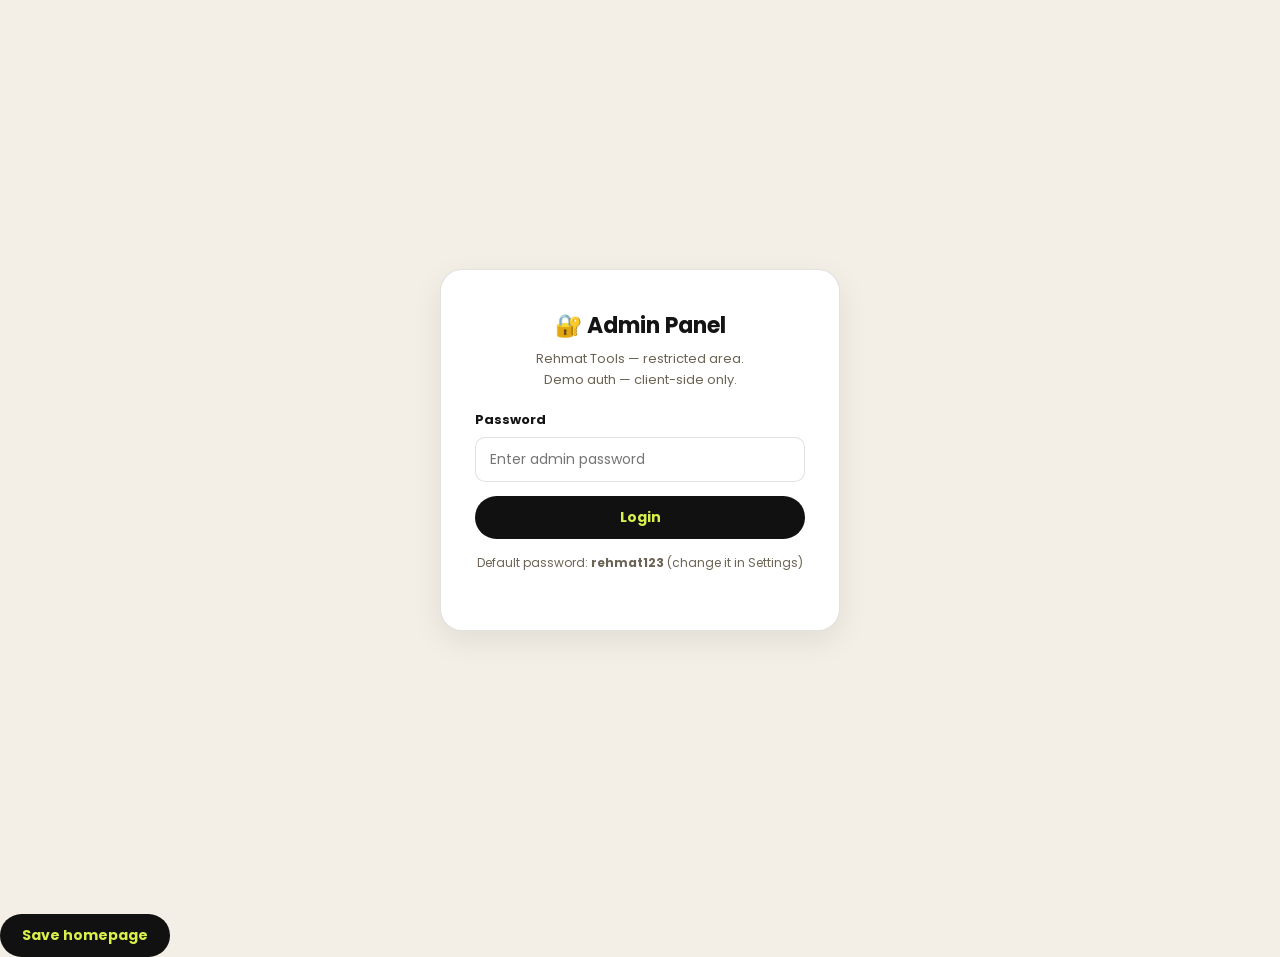
==== admin/index.html @ 6b63ea96 "Deploy: Complete Rehmat Tools e-commerce platform & 1,056 courses vault" ====
<!DOCTYPE html>
<html lang="en">
<head>
<meta charset="UTF-8">
<meta name="viewport" content="width=device-width, initial-scale=1.0">
<title>Admin Panel — Rehmat Tools</title>
<meta name="robots" content="noindex,nofollow">
<link rel="preconnect" href="https://fonts.googleapis.com">
<link rel="preconnect" href="https://fonts.gstatic.com" crossorigin>
<link href="https://fonts.googleapis.com/css2?family=Poppins:wght@400;500;600;700;800&display=swap" rel="stylesheet">
<link rel="stylesheet" href="assets/css/style.css">
</head>
<body class="admin-body">

<!-- LOGIN GATE -->
<div class="login-wrap" id="loginWrap">
  <div class="login-card">
    <h1>🔐 Admin Panel</h1>
    <p>Rehmat Tools — restricted area.<br>Demo auth — client-side only.</p>
    <div class="login-error" id="loginError"></div>
    <form id="loginForm">
      <div class="field">
        <label for="loginPw">Password</label>
        <input type="password" id="loginPw" placeholder="Enter admin password" autocomplete="current-password">
      </div>
      <button class="btn btn-dark" type="submit" style="width:100%">Login</button>
    </form>
    <p style="margin-top:14px;font-size:12px">Default password: <b>rehmat123</b> (change it in Settings)</p>
  </div>
</div>

<!-- ADMIN SHELL -->
<div class="admin-shell" id="adminShell">
  <div class="admin-top">
    <div class="ttl">🛠️ Rehmat Tools <span>Admin</span></div>
    <div>
      <a class="btn btn-outline btn-sm" href="index.html" target="_blank" rel="noopener" style="margin-right:8px">View site</a>
      <button class="btn btn-sm" id="logoutBtn" style="background:#333;color:#fff;border:none">Logout</button>
    </div>
  </div>

  <nav class="tabs">
    <button class="tab active" data-tab="paneDashboard">Dashboard</button>
    <button class="tab" data-tab="paneProducts">Products</button>
    <button class="tab" data-tab="paneBulk">Bulk Import</button>
    <button class="tab" data-tab="paneText">Website Text</button>
    <button class="tab" data-tab="paneHomepage">Homepage</button>
    <button class="tab" data-tab="paneCourses">Courses</button>
    <button class="tab" data-tab="paneReviews">Reviews</button>
    <button class="tab" data-tab="paneProofs">Proofs</button>
    <button class="tab" data-tab="paneCoupons">Coupons</button>
    <button class="tab" data-tab="panePayments">Payments</button>
    <button class="tab" data-tab="paneSettings">Settings</button>
  </nav>

  <!-- DASHBOARD -->
  <section class="tabpane active" id="paneDashboard">
    <div class="stat-grid">
      <div class="stat-card"><div class="lbl">Total Visitors</div><div class="val" id="statVisitors"></div></div>
      <div class="stat-card"><div class="lbl">Online Now</div><div class="val" id="statOnline"></div></div>
      <div class="stat-card"><div class="lbl">Orders</div><div class="val" id="statOrders"></div></div>
      <div class="stat-card"><div class="lbl">Revenue</div><div class="val" id="statRevenue"></div></div>
    </div>
    <div class="note-box">📊 These are <b>demo</b> numbers. Real stats need a backend — connect later.</div>
    <div class="panel-card">
      <h3>Quick actions</h3>
      <div class="btn-row">
        <button class="btn btn-dark btn-sm" onclick="document.querySelector('[data-tab=paneProducts]').click()">Manage products</button>
        <button class="btn btn-outline btn-sm" onclick="document.querySelector('[data-tab=paneBulk]').click()">Bulk import</button>
        <button class="btn btn-outline btn-sm" onclick="document.querySelector('[data-tab=paneCoupons]').click()">Add coupon</button>
      </div>
    </div>
  </section>

  <!-- PRODUCTS -->
  <section class="tabpane" id="paneProducts">
    <div class="panel-card">
      <h3 id="pfTitle">Add product</h3>
      <form id="productForm">
        <div class="form-grid">
          <div class="field"><label>Product name *</label><input id="pfName" placeholder="e.g. ChatGPT Plus"></div>
          <div class="field"><label>Category</label><select id="pfCategory"></select></div>
          <div class="field"><label>Price (PKR)</label><input id="pfPrice" type="number" min="0" placeholder="4100"></div>
          <div class="field"><label>Original price (PKR)</label><input id="pfOrig" type="number" min="0" placeholder="5600"></div>
          <div class="field"><label>Validity</label><input id="pfValidity" placeholder="1 Month"></div>
          <div class="field"><label>Stock</label><input id="pfStock" type="number" min="0" placeholder="20"></div>
          <div class="field"><label>Sold count <span style="font-weight:400;color:#8a8271">(real sales only)</span></label><input id="pfSold" type="number" min="0" placeholder="0"></div>
          <div class="field"><label><input id="pfTrial" type="checkbox" style="width:auto;margin-right:6px">🎁 Free Trial enabled</label></div>
          <div class="field"><label><input id="pfBest" type="checkbox" style="width:auto;margin-right:6px">🔥 Best Seller badge</label></div>
          <div class="field"><label><input id="pfStarting" type="checkbox" style="width:auto;margin-right:6px">💲 STARTING AT price (multiple packages)</label></div>
          <div class="field"><label>Access type</label><input id="pfAccess" placeholder="e.g. Private Account / Shared Access / On Your Email"></div>
          <div class="field"><label>Warranty line</label><input id="pfWarranty" placeholder="e.g. Warranty Included"></div>
          <div class="field full"><label>Features (one per line)</label><textarea id="pfFeatures" placeholder="Premium access&#10;Delivered on WhatsApp after payment"></textarea></div>
          <div class="field full"><label>About (2–3 lines)</label><textarea id="pfAbout" placeholder="Short description of the product…"></textarea></div>
          <div class="field"><label>Image upload (PNG/JPG)</label><input id="pfImgFile" type="file" accept="image/*"><div id="pfImgPreview"></div></div>
          <div class="field"><label>…or image URL / path</label><input id="pfImgUrl" placeholder="assets/img/posters/poster-chatgpt.webp"><div class="hint">Upload wins over URL. Images live in assets/img/posters/.</div></div>
        </div>
        <div class="btn-row">
          <button class="btn btn-dark" type="submit" id="pfSubmit">Add product</button>
          <button class="btn btn-outline" type="button" id="pfCancel">Cancel</button>
        </div>
      </form>
    </div>
    <div class="panel-card">
      <h3>All products</h3>
      <div style="overflow-x:auto">
      <table class="admin-tbl">
        <thead><tr><th></th><th>Name</th><th>Category</th><th>Price</th><th>Stock</th><th>Actions</th></tr></thead>
        <tbody id="productRows"></tbody>
      </table>
      </div>
    </div>
  </section>

  <!-- BULK IMPORT -->
  <section class="tabpane" id="paneBulk">
    <div class="panel-card">
      <h3>Bulk import — one click</h3>
      <p style="font-size:13.5px;color:#6b6455;margin-bottom:14px">
        Upload a CSV with columns: <b>name, category, price, original_price, validity, stock, features, about, image_url</b>.
        Separate multiple features with <b>|</b>. Download the template, fill 50–200 rows, import.
      </p>
      <div class="btn-row">
        <button class="btn btn-outline" id="dlTemplate">⬇ Download CSV template</button>
      </div>
      <div class="field" style="margin-top:16px;max-width:440px">
        <label>CSV file</label>
        <input type="file" id="bulkFile" accept=".csv,text/csv">
      </div>
      <div class="btn-row">
        <button class="btn btn-dark" id="bulkImportBtn">⬆ Import products</button>
      </div>
    </div>
  </section>

  <!-- WEBSITE TEXT -->
  <section class="tabpane" id="paneText">
    <div class="panel-card">
      <h3>Website text</h3>
      <form id="textForm"></form>
      <div class="btn-row"><button class="btn btn-dark" type="submit" form="textForm">Save all</button></div>
    </div>
  </section>

  <!-- HOMEPAGE -->
  <section class="tabpane" id="paneHomepage">
    <div class="panel-card">
      <h3>Hero — trust chips &amp; stats</h3>
      <div class="field"><label>Hero trust chips (one per line)</label><textarea id="hpChips" rows="3" placeholder="⚡ 45 Min Delivery&#10;🛡️ Warranty Included"></textarea></div>
      <div class="form-grid" id="hpStats"></div>
    </div>
    <div class="panel-card">
      <h3>Featured deal</h3>
      <div class="form-grid">
        <div class="field"><label>&nbsp;</label><label class="toggle"><input type="checkbox" id="hpDealOn"> Show featured deal</label></div>
        <div class="field"><label>Product</label><select id="hpDealProduct"></select></div>
        <div class="field"><label>Deal title</label><input id="hpDealTitle" placeholder="🔥 Featured Deal"></div>
        <div class="field"><label>Badge</label><input id="hpDealBadge" placeholder="Admin Verified Deal"></div>
        <div class="field full"><label>Deal points (one per line)</label><textarea id="hpDealPoints" rows="3"></textarea></div>
      </div>
    </div>
    <div class="panel-card">
      <h3>Trust bar &amp; popular searches</h3>
      <div class="field"><label><input id="hpTrustOn" type="checkbox" style="width:auto;margin-right:6px"> Show trust bar</label></div>
      <div class="field"><label>Trust bar text</label><input id="hpTrustBar"></div>
      <div class="field"><label>Popular searches (one per line)</label><textarea id="hpPop" rows="3"></textarea></div>
    </div>
    <div class="panel-card">
      <h3>Feature cards (Everything Included)</h3>
      <div id="hpFeatures"></div>
    </div>
    <div class="panel-card">
      <h3>FAQ</h3>
      <div id="hpFaqs"></div>
      <div class="btn-row"><button class="btn btn-outline btn-sm" id="hpFaqAdd" type="button">+ Add question</button></div>
    </div>
    <div class="panel-card">
      <h3>Final CTA &amp; footer</h3>
      <div class="form-grid">
        <div class="field"><label>CTA title</label><input id="hpCtaTitle"></div>
        <div class="field"><label>CTA text</label><input id="hpCtaText"></div>
        <div class="field full"><label>Footer about text</label><textarea id="hpFooterAbout" rows="2"></textarea></div>
        <div class="field full"><label>Footer trust strip</label><input id="hpFooterTrust"></div>
        <div class="field full"><label>How to purchase — 3 steps (title | text, one per line)</label><textarea id="hpHowSteps" rows="6"></textarea></div>
        <div class="field"><label>Support email (shown in footer)</label><input id="hpSupportEmail" placeholder="e.g. support@rehmattools.store"></div>
        <div class="field full"><label>Refund &amp; warranty notice (footer)</label><textarea id="hpRefundNotice" rows="2"></textarea></div>
        <div class="field"><label>&nbsp;</label><label class="toggle"><input type="checkbox" id="hpCouponWidget"> Show floating coupon widget</label></div>
      </div>
    </div>
    <div class="panel-card">
      <h3>Policies (footer links)</h3>
      <div id="hpPolicies"></div>
      </div>
    </div>
    <div class="btn-row"><button class="btn btn-dark" id="hpSave">Save homepage</button></div>
  </section>

  <!-- COURSES -->
  <section class="tabpane" id="paneCourses">
    <div class="panel-card">
      <h3 id="cfTitle">Add course</h3>
      <form id="courseForm">
        <div class="form-grid">
          <div class="field"><label>Course name *</label><input id="cfName" placeholder="e.g. YouTube Automation"></div>
          <div class="field"><label>Category</label><input id="cfCategory" placeholder="e.g. YouTube Automation"></div>
          <div class="field"><label>Price (PKR)</label><input id="cfPrice" type="number" min="0" placeholder="3000"></div>
          <div class="field"><label>Original price (PKR, optional)</label><input id="cfOrig" type="number" min="0" placeholder="10000"></div>
          <div class="field"><label>Validity</label><input id="cfValidity" placeholder="Lifetime Access"></div>
          <div class="field"><label>Image URL / path</label><input id="cfImg" placeholder="assets/img/posters/poster-youtube.webp"></div>
          <div class="field full"><label>Features (one per line)</label><textarea id="cfFeatures" placeholder="Complete step-by-step course&#10;Lifetime access"></textarea></div>
          <div class="field full"><label>About (2–3 lines)</label><textarea id="cfAbout" placeholder="Short description of the course…"></textarea></div>
        </div>
        <div class="btn-row">
          <button class="btn btn-dark" type="submit" id="cfSubmit">Add course</button>
          <button class="btn btn-outline" type="button" id="cfCancel">Cancel</button>
        </div>
      </form>
    </div>
    <div class="panel-card">
      <h3>All courses</h3>
      <div style="overflow-x:auto">
      <table class="admin-tbl">
        <thead><tr><th>Name</th><th>Price</th><th>Validity</th><th>Actions</th></tr></thead>
        <tbody id="courseRows"></tbody>
      </table>
      </div>
    </div>
  </section>

  <!-- COUPONS -->
  <!-- Reviews -->
  <section class="tabpane" id="paneReviews">
    <div class="panel-card">
      <h3>Customer Reviews</h3>
      <p style="font-size:13px;color:#6b6455;margin-bottom:12px">Reviews submitted from the site appear here first as <b>pending</b> — approve only genuine ones. Approved reviews show on the homepage; pending ones stay hidden.</p>
      <table class="admin-tbl">
        <thead><tr><th>Name</th><th>Product</th><th>Rating</th><th>Review</th><th>Status</th><th></th></tr></thead>
        <tbody id="reviewRows"></tbody>
      </table>
    </div>
  </section>

  <!-- Proofs -->
  <section class="tabpane" id="paneProofs">
    <div class="panel-card">
      <h3>WhatsApp Delivery Proofs</h3>
      <p style="font-size:13px;color:#6b6455;margin-bottom:12px">Upload real delivery/activation screenshots. <b>Redact customer phone numbers, emails and bank IDs before uploading.</b></p>
      <form id="proofForm">
        <div class="form-grid">
          <div class="field"><label>Screenshot *</label><input id="pfProofFile" type="file" accept="image/*"></div>
          <div class="field"><label>Caption</label><input id="pfProofCaption" placeholder="e.g. ChatGPT Plus delivered on WhatsApp"></div>
        </div>
        <div class="btn-row"><button class="btn btn-dark" type="submit">Upload Proof</button></div>
      </form>
      <div class="proofs-grid" id="proofRows" style="margin-top:16px"></div>
    </div>
  </section>

  <section class="tabpane" id="paneCoupons">
    <div class="panel-card">
      <h3>Add coupon</h3>
      <form id="couponForm">
        <div class="form-grid">
          <div class="field"><label>Code</label><input id="cpCode" placeholder="EID10" style="text-transform:uppercase"></div>
          <div class="field"><label>Percent off (1–99)</label><input id="cpPct" type="number" min="1" max="99" placeholder="10"></div>
          <div class="field"><label>Scope</label><select id="cpScope"></select></div>
          <div class="field"><label>&nbsp;</label><label class="toggle"><input type="checkbox" id="cpActive" checked> Active</label></div>
        </div>
        <div class="btn-row"><button class="btn btn-dark" type="submit">Add coupon</button></div>
      </form>
    </div>
    <div class="panel-card">
      <h3>Active coupons</h3>
      <div id="couponList"></div>
    </div>
  </section>

  <!-- PAYMENTS -->
  <section class="tabpane" id="panePayments">
    <div class="panel-card">
      <h3>Payment methods</h3>
      <p style="font-size:13px;color:#6b6455;margin-bottom:12px">Methods with an empty number show <i>"Details will be shared on WhatsApp"</i> on the site. Untick "Show on site" to hide a method.</p>
      <div id="payList"></div>
      <div class="btn-row">
        <button class="btn btn-outline btn-sm" id="payAdd">+ Add method</button>
        <button class="btn btn-dark btn-sm" id="paySave">Save all</button>
      </div>
    </div>
  </section>

  <!-- SETTINGS -->
  <section class="tabpane" id="paneSettings">
    <div class="panel-card">
      <h3>Change admin password</h3>
      <form id="pwForm">
        <div class="field" style="max-width:320px"><label>New password (min 6 chars)</label><input type="password" id="newPw"></div>
        <div class="btn-row"><button class="btn btn-dark btn-sm" type="submit">Change password</button></div>
      </form>
    </div>
    <div class="panel-card">
      <h3>Backup &amp; restore</h3>
      <div class="btn-row">
        <button class="btn btn-outline btn-sm" id="exportBtn">⬇ Export data (JSON)</button>
        <label class="btn btn-outline btn-sm" style="margin:0">⬆ Import data (JSON)<input type="file" id="importFile" accept=".json,application/json" style="display:none"></label>
        <button class="btn btn-danger btn-sm" id="resetBtn">Reset to defaults</button>
      </div>
      <p style="font-size:12.5px;color:#8a8271;margin-top:12px">Data is stored in this browser's localStorage. Export regularly as backup.</p>
    </div>
  </section>
</div>

<div class="toast" id="toast"></div>

<script src="assets/js/data.js"></script>
<script src="assets/js/admin.js"></script>
</body>
</html>
---- admin/assets/css/style.css ----
/* ============================================================
   Rehmat Tools — "Cream Classic" theme
   Plain CSS, no frameworks. Mobile-first responsive.
   ============================================================ */
:root{
  --bg:#F3EFE6;
  --ink:#141414;
  --lime:#D9F04B;
  --muted:#E8E3D8;
  --card:#FFFFFF;
  --border:rgba(20,20,20,.12);
  --radius:1rem;
  --green:#22c55e;
  --shadow:0 10px 30px rgba(20,20,20,.08);
}
*{box-sizing:border-box;margin:0;padding:0}
html{scroll-behavior:smooth}
body{
  font-family:'Poppins',system-ui,-apple-system,'Segoe UI',sans-serif;
  background:var(--bg);color:var(--ink);
  line-height:1.6;-webkit-font-smoothing:antialiased;
}
img{max-width:100%;display:block}
a{color:inherit}
.wrap{max-width:1180px;margin:0 auto;padding:0 18px}
button{font-family:inherit;cursor:pointer}

/* ---------- top ticker ---------- */
.ticker{background:#0d0d0d;color:var(--lime);overflow:hidden;white-space:nowrap;
  font-size:13px;font-weight:600;letter-spacing:.3px;padding:9px 0;position:relative;z-index:60}
.ticker-track{display:inline-flex;gap:0;animation:tick 75s linear infinite;will-change:transform}
.ticker-track span{padding:0 28px}
@keyframes tick{to{transform:translateX(-50%)}}

/* ---------- header ---------- */
.site-header{position:sticky;top:0;z-index:50;background:rgba(243,239,230,.92);
  backdrop-filter:blur(10px);-webkit-backdrop-filter:blur(10px);
  border-bottom:1px solid var(--border)}
.header-inner{display:flex;align-items:center;gap:14px;padding:12px 18px;max-width:1180px;margin:0 auto}
.brand{display:flex;align-items:center;gap:10px;text-decoration:none;flex:0 0 auto}
.brand img{height:40px;width:40px;object-fit:cover;border-radius:12px;border:1px solid var(--border)}
.brand-name{font-weight:800;font-size:19px;letter-spacing:.4px}
.search-box{flex:1;display:flex}
.search-box input{width:100%;border:1px solid var(--border);background:#fff;
  border-radius:999px;padding:11px 20px;font-size:14px;font-family:inherit;outline:none}
.search-box input:focus{border-color:var(--ink)}
.btn{display:inline-flex;align-items:center;justify-content:center;gap:8px;
  border:none;border-radius:999px;padding:11px 22px;font-weight:700;font-size:14px;
  text-decoration:none;transition:transform .12s ease, box-shadow .12s ease}
.btn:active{transform:scale(.97)}
.btn-dark{background:#111;color:var(--lime)}
.btn-dark:hover{box-shadow:0 6px 18px rgba(0,0,0,.25)}
.btn-outline{background:#fff;color:var(--ink);border:1px solid var(--border)}
.btn-green{background:var(--green);color:#fff}
.btn .arr{font-weight:800}

/* ---------- category pills ---------- */
.cats{display:flex;gap:10px;overflow-x:auto;padding:16px 18px 4px;max-width:1180px;margin:0 auto;
  scrollbar-width:none}
.cats::-webkit-scrollbar{display:none}
.pill{flex:0 0 auto;border:1px solid var(--border);background:#fff;border-radius:999px;
  padding:9px 18px;font-size:13.5px;font-weight:600;color:var(--ink)}
.pill.active{background:#111;color:var(--lime);border-color:#111}

/* ---------- hero ---------- */
.hero{margin:18px auto 8px;max-width:1180px;padding:0 18px}
.hero-box{background:linear-gradient(120deg,#2b3fe0 0%,#1a2bbf 55%,#16208f 100%);
  border-radius:calc(var(--radius) + 8px);color:#fff;overflow:hidden;
  display:flex;align-items:center;gap:24px;padding:40px 44px;position:relative;box-shadow:var(--shadow)}
.hero-box::after{content:"";position:absolute;right:-70px;top:-70px;width:260px;height:260px;
  border-radius:50%;background:rgba(255,255,255,.08)}
.hero-copy{flex:1;min-width:0;position:relative;z-index:1}
.hero-kicker{font-size:12px;font-weight:800;letter-spacing:3px;color:var(--lime);margin-bottom:10px}
.hero-title{font-size:clamp(26px,4.5vw,44px);font-weight:800;line-height:1.15;margin-bottom:12px}
.hero-sub{font-size:15px;opacity:.92;margin-bottom:22px;max-width:520px}
.btn-light{background:#fff;color:#111;font-weight:700}
.hero-img{flex:0 0 220px;position:relative;z-index:1}
.hero-img img{width:220px;height:220px;object-fit:cover;border-radius:var(--radius);
  border:3px solid rgba(255,255,255,.35);box-shadow:0 14px 34px rgba(0,0,0,.3)}

/* ---------- tools marquee ---------- */
.marquee-section{padding:22px 0 6px}
.marquee{overflow:hidden;-webkit-mask-image:linear-gradient(90deg,transparent,#000 6%,#000 94%,transparent);
  mask-image:linear-gradient(90deg,transparent,#000 6%,#000 94%,transparent)}
.marquee-track{display:flex;gap:20px;width:max-content;animation:mscroll 38s linear infinite}
.marquee:hover .marquee-track{animation-play-state:paused}
.marquee-track img{width:112px;height:112px;object-fit:cover;border-radius:18px;
  background:#fff;border:1px solid var(--border);box-shadow:var(--shadow);flex:0 0 auto}
@keyframes mscroll{to{transform:translateX(-50%)}}

/* ---------- section titles ---------- */
.section{padding:30px 0 6px}
.section-head{display:flex;align-items:center;justify-content:space-between;margin-bottom:18px;padding:0 2px}
.section-title{font-size:24px;font-weight:800}
.sample-tag{font-size:11px;font-weight:700;background:var(--muted);border:1px solid var(--border);
  border-radius:999px;padding:3px 10px;color:#6b6455}

/* ---------- coupon strip ---------- */
.coupon-strip{background:#111;color:var(--lime);border-radius:var(--radius);
  padding:12px 18px;font-weight:700;font-size:14px;margin-bottom:18px;text-align:center}

/* ---------- product grid: PakTools-style vertical cards ---------- */
.grid{display:grid;grid-template-columns:repeat(4,1fr);gap:18px}
.card{background:var(--card);border:1px solid var(--border);border-radius:var(--radius);
  overflow:hidden;box-shadow:var(--shadow);display:flex;flex-direction:column;
  transition:transform .15s ease, box-shadow .15s ease}
.card:hover{transform:translateY(-4px);box-shadow:0 16px 36px rgba(20,20,20,.13)}
.card-img{position:relative;width:100%;aspect-ratio:1/1;
  background:var(--muted);overflow:hidden}
.card-img img{width:100%;height:100%;object-fit:cover;display:block}
.img-fallback{width:100%;height:100%;display:flex;align-items:center;justify-content:center;
  background:linear-gradient(135deg,var(--muted),#ddd6c4);font-size:44px;font-weight:800;color:#8a8271}
.card-body{padding:16px;display:flex;flex-direction:column;gap:8px;flex:1;min-width:0}
.card-cat{font-size:11px;font-weight:800;letter-spacing:1.2px;color:#15803d;text-transform:uppercase}
.card-name{font-size:16px;font-weight:800;line-height:1.3}
.card-desc{font-size:13px;color:#5b5545;line-height:1.5;
  display:-webkit-box;-webkit-line-clamp:2;-webkit-box-orient:vertical;overflow:hidden}
.validity{flex:none;font-size:11.5px;font-weight:700;background:var(--muted);
  border-radius:999px;padding:4px 12px;color:#55503f;white-space:nowrap}
.price-block{margin-top:auto;padding-top:6px}
.price-label{display:block;font-size:10.5px;font-weight:800;letter-spacing:1px;color:#8a8271;margin-bottom:2px}
.price-row{display:flex;align-items:baseline;gap:10px;flex-wrap:wrap}
.price{font-size:20px;font-weight:800}
.price-old{font-size:13.5px;color:#9a937f;text-decoration:line-through}
.card-actions{display:flex;flex-direction:column;gap:8px;margin-top:10px}
.card-actions .btn{width:100%;padding:11px 8px;font-size:13.5px}
.sold-badge{position:absolute;top:8px;left:8px;background:#111;color:var(--lime);
  font-size:11px;font-weight:800;border-radius:999px;padding:4px 11px;z-index:2}
@media(max-width:1024px){
  .grid{grid-template-columns:repeat(3,1fr)}
}
@media(max-width:860px){
  .grid{grid-template-columns:repeat(2,1fr)}
}
@media(max-width:560px){
  .grid{grid-template-columns:1fr;gap:12px}
  .card-name{font-size:15px}
  .price{font-size:18px}
}

/* ---------- courses ---------- */
.course-card{background:var(--card);border:1px solid var(--border);border-radius:var(--radius);
  padding:22px;box-shadow:var(--shadow);display:flex;flex-direction:column;gap:10px}
.course-card h3{font-size:18px;font-weight:800}
.course-feats{list-style:none;font-size:13.5px;color:#4c4738;display:flex;flex-direction:column;gap:6px}
.course-feats li::before{content:"✓ ";color:var(--green);font-weight:800}

/* ---------- guidance band ---------- */
.guide-band{background:#fff;border:1px solid var(--border);border-radius:calc(var(--radius) + 6px);
  padding:34px;text-align:center;box-shadow:var(--shadow);margin-top:10px}
.guide-band h2{font-size:clamp(20px,3.4vw,30px);font-weight:800;margin-bottom:10px}
.guide-band p{color:#5b5545;max-width:640px;margin:0 auto 20px}

/* ---------- reviews ---------- */
.review-card{background:#fff;border:1px solid var(--border);border-radius:var(--radius);
  padding:26px;box-shadow:var(--shadow);min-height:150px;position:relative}
.review-stars{color:#f5a623;font-size:16px;letter-spacing:2px;margin-bottom:8px}
.review-text{font-size:15px;margin-bottom:12px}
.review-name{font-weight:700;font-size:13.5px;color:#6b6455}

/* ---------- footer ---------- */
footer{background:#0e0e0e;color:#e9e4d6;margin-top:44px}
.footer-inner{max-width:1180px;margin:0 auto;padding:44px 18px 26px;
  display:grid;grid-template-columns:1.4fr 1fr 1fr;gap:30px}
.footer-brand{display:flex;align-items:center;gap:10px;margin-bottom:12px}
.footer-brand img{height:38px;width:38px;object-fit:cover;border-radius:10px}
.footer-brand span{font-weight:800;font-size:18px;color:#fff}
footer p{font-size:13.5px;color:#b9b29e}
footer h4{color:var(--lime);font-size:14px;margin-bottom:12px;letter-spacing:.5px}
footer ul{list-style:none;display:flex;flex-direction:column;gap:8px;font-size:13.5px}
footer ul a{color:#cfc8b4;text-decoration:none}
footer ul a:hover{color:var(--lime)}
.footer-bottom{border-top:1px solid rgba(255,255,255,.12);text-align:center;
  padding:16px;font-size:12.5px;color:#8f8875}

/* ---------- modals ---------- */
.overlay{position:fixed;inset:0;background:rgba(10,10,10,.55);z-index:100;
  display:none;align-items:center;justify-content:center;padding:16px;
  animation:fadein .18s ease}
.overlay.open{display:flex}
@keyframes fadein{from{opacity:0}}
.modal{background:var(--bg);border-radius:calc(var(--radius) + 6px);max-width:560px;width:100%;
  max-height:92vh;overflow-y:auto;padding:34px 30px;position:relative;box-shadow:0 24px 70px rgba(0,0,0,.35)}
.modal.wide{max-width:920px}
.modal-close{position:absolute;top:12px;right:14px;background:#111;color:var(--lime);
  border:none;width:34px;height:34px;border-radius:50%;font-size:16px;font-weight:800;line-height:1}
.welcome-lines{display:flex;flex-direction:column;gap:14px;margin:18px 0 22px;font-size:14.5px}
.welcome-lines p{background:#fff;border:1px solid var(--border);border-radius:12px;padding:12px 14px}
.dont-show{display:flex;align-items:center;gap:8px;font-size:13px;color:#6b6455;margin-bottom:16px}

/* details modal */
.det-grid{display:grid;grid-template-columns:300px 1fr;gap:26px}
.det-img{width:100%;aspect-ratio:1/1;object-fit:cover;border-radius:var(--radius);
  border:1px solid var(--border);background:#fff}
.det-name{font-size:24px;font-weight:800;margin-bottom:6px}
.det-price-row{display:flex;align-items:center;gap:12px;margin:10px 0;flex-wrap:wrap}
.off-badge{background:#111;color:var(--lime);font-size:12px;font-weight:800;
  border-radius:999px;padding:5px 12px}
.det-feats{list-style:none;margin:12px 0;display:flex;flex-direction:column;gap:7px;font-size:14px}
.det-feats li::before{content:"✓ ";color:var(--green);font-weight:800}
.det-about{background:#fff;border:1px solid var(--border);border-radius:12px;
  padding:14px 16px;margin:14px 0;font-size:14px}
.det-about h4{margin-bottom:6px;font-size:14px}
.pay-box{background:#fff;border:1px solid var(--border);border-radius:12px;
  padding:14px 16px;margin:14px 0;font-size:13.5px}
.pay-box h4{margin-bottom:10px;font-size:14px}
.pay-row{display:flex;justify-content:space-between;gap:10px;padding:8px 0;
  border-bottom:1px dashed var(--border)}
.pay-row:last-child{border-bottom:none}
.pay-row .pm-name{font-weight:700}
.pay-row .pm-num{color:#5b5545;font-size:12.5px}
.related{margin-top:18px}
.related h4{margin-bottom:10px}
.related-row{display:grid;grid-template-columns:repeat(4,1fr);gap:12px}
.rel-card{background:#fff;border:1px solid var(--border);border-radius:12px;overflow:hidden;
  cursor:pointer;text-align:center;transition:transform .12s ease}
.rel-card:hover{transform:translateY(-3px)}
.rel-card img{width:100%;aspect-ratio:1/1;object-fit:cover}
.rel-card div{font-size:12px;font-weight:700;padding:8px 6px}
.det-order{margin-top:18px;width:100%;padding:15px;font-size:16px}

/* ---------- floating elements ---------- */
.wa-fab{position:fixed;right:18px;bottom:18px;z-index:80;width:58px;height:58px;border-radius:50%;
  background:#25D366;display:flex;align-items:center;justify-content:center;
  box-shadow:0 10px 26px rgba(37,211,102,.45);text-decoration:none}
.wa-fab svg{width:30px;height:30px;fill:#fff}
.watching-pill{position:fixed;left:18px;bottom:18px;z-index:80;background:#fff;
  border:1px solid var(--border);border-radius:999px;padding:8px 16px;font-size:12.5px;
  font-weight:700;box-shadow:var(--shadow)}
.watching-pill .dot{color:var(--green);margin-right:6px}
.social-toast{position:fixed;left:18px;bottom:66px;z-index:80;background:#111;color:#fff;
  border-radius:12px;padding:11px 16px;font-size:13px;font-weight:600;box-shadow:var(--shadow);
  display:none;animation:slideup .25s ease;max-width:290px}
.social-toast.show{display:block}
.social-toast b{color:var(--lime)}
@keyframes slideup{from{transform:translateY(12px);opacity:0}}
.channel-popup{position:fixed;right:18px;bottom:88px;z-index:80;background:#fff;
  border:1px solid var(--border);border-radius:var(--radius);box-shadow:var(--shadow);
  padding:20px;width:290px;display:none;animation:slideup .25s ease}
.channel-popup.show{display:block}
.channel-popup h4{font-size:15px;margin-bottom:8px}
.channel-popup ul{list-style:none;font-size:12.5px;color:#5b5545;margin-bottom:14px;
  display:flex;flex-direction:column;gap:5px}
.channel-popup .cp-close{position:absolute;top:8px;right:12px;background:none;border:none;
  font-size:16px;color:#9a937f}
.channel-popup{position:fixed}

/* ---------- toast ---------- */
.toast{position:fixed;bottom:24px;left:50%;transform:translateX(-50%) translateY(20px);z-index:200;
  background:#111;color:var(--lime);font-weight:700;font-size:14px;border-radius:999px;
  padding:12px 24px;opacity:0;pointer-events:none;transition:all .25s ease}
.toast.show{opacity:1;transform:translateX(-50%) translateY(0)}

/* ============================================================
   ADMIN
   ============================================================ */
.admin-body{background:var(--bg);min-height:100vh}
.login-wrap{min-height:100vh;display:flex;align-items:center;justify-content:center;padding:20px}
.login-card{background:#fff;border:1px solid var(--border);border-radius:calc(var(--radius) + 6px);
  padding:38px 34px;max-width:400px;width:100%;box-shadow:var(--shadow);text-align:center}
.login-card h1{font-size:22px;margin-bottom:6px}
.login-card p{font-size:13px;color:#6b6455;margin-bottom:20px}
.field{margin-bottom:14px;text-align:left}
.field label{display:block;font-size:13px;font-weight:700;margin-bottom:6px}
.field input,.field select,.field textarea{width:100%;border:1px solid var(--border);
  border-radius:10px;padding:11px 14px;font-size:14px;font-family:inherit;background:#fff;outline:none}
.field input:focus,.field select:focus,.field textarea:focus{border-color:var(--ink)}
.field textarea{resize:vertical;min-height:90px}
.field .hint{font-size:11.5px;color:#9a937f;margin-top:4px}
.login-error{color:#c0392b;font-size:13px;font-weight:600;margin-bottom:12px;display:none}
.admin-shell{display:none}
.admin-shell.open{display:block}
.admin-top{background:#0e0e0e;color:#fff;padding:14px 22px;display:flex;align-items:center;
  justify-content:space-between;position:sticky;top:0;z-index:50}
.admin-top .ttl{font-weight:800;font-size:17px}
.admin-top .ttl span{color:var(--lime)}
.tabs{display:flex;gap:6px;background:#fff;border-bottom:1px solid var(--border);
  padding:0 18px;overflow-x:auto;position:sticky;top:58px;z-index:40}
.tab{border:none;background:none;padding:15px 16px;font-size:13.5px;font-weight:700;
  color:#6b6455;border-bottom:3px solid transparent;white-space:nowrap}
.tab.active{color:var(--ink);border-bottom-color:var(--ink)}
.tabpane{display:none;max-width:1180px;margin:0 auto;padding:26px 18px 60px}
.tabpane.active{display:block}
.stat-grid{display:grid;grid-template-columns:repeat(auto-fill,minmax(220px,1fr));gap:16px;margin-bottom:18px}
.stat-card{background:#fff;border:1px solid var(--border);border-radius:var(--radius);
  padding:22px;box-shadow:var(--shadow)}
.stat-card .lbl{font-size:12px;font-weight:700;color:#8a8271;letter-spacing:.5px;text-transform:uppercase}
.stat-card .val{font-size:28px;font-weight:800;margin-top:6px}
.demo-tag{font-size:10px;font-weight:800;background:var(--muted);border-radius:6px;
  padding:2px 8px;color:#8a8271;vertical-align:middle;margin-left:8px;letter-spacing:1px}
.note-box{background:#fff8e1;border:1px solid #f0dfae;border-radius:12px;padding:14px 18px;
  font-size:13.5px;color:#7a6a2f;margin-bottom:18px}
.panel-card{background:#fff;border:1px solid var(--border);border-radius:var(--radius);
  padding:24px;box-shadow:var(--shadow);margin-bottom:20px}
.panel-card h3{font-size:17px;margin-bottom:16px}
table.admin-tbl{width:100%;border-collapse:collapse;font-size:13.5px}
.admin-tbl th{text-align:left;padding:10px;border-bottom:2px solid var(--border);
  font-size:12px;text-transform:uppercase;letter-spacing:.5px;color:#8a8271}
.admin-tbl td{padding:10px;border-bottom:1px solid var(--border);vertical-align:middle}
.admin-tbl img.thumb{width:46px;height:46px;object-fit:cover;border-radius:10px;border:1px solid var(--border)}
.tbl-actions{display:flex;gap:8px}
.btn-sm{padding:7px 14px;font-size:12.5px;border-radius:8px}
.btn-danger{background:#c0392b;color:#fff;border:none}
.btn-row{display:flex;gap:10px;flex-wrap:wrap;margin-top:14px}
.toggle{display:inline-flex;align-items:center;gap:8px;font-size:13px;font-weight:600;cursor:pointer}
.toggle input{width:18px;height:18px;accent-color:#111}
.coupon-row,.pay-row-admin{display:flex;gap:10px;align-items:center;padding:10px 0;
  border-bottom:1px dashed var(--border);flex-wrap:wrap}
.coupon-row:last-child,.pay-row-admin:last-child{border-bottom:none}
.code-chip{background:#111;color:var(--lime);font-weight:800;border-radius:8px;padding:5px 12px;
  font-size:13px;letter-spacing:1px}
.form-grid{display:grid;grid-template-columns:1fr 1fr;gap:14px}
.form-grid .full{grid-column:1/-1}
.img-preview{max-width:120px;border-radius:10px;border:1px solid var(--border);margin-top:8px}

/* ---------- responsive ---------- */
@media(max-width:860px){
  .hero-box{flex-direction:column;text-align:center;padding:32px 24px}
  .hero-img{flex:none}
  .hero-img img{width:170px;height:170px}
  .det-grid{grid-template-columns:1fr}
  .related-row{grid-template-columns:repeat(2,1fr)}
  .footer-inner{grid-template-columns:1fr}
  .form-grid{grid-template-columns:1fr}
  .header-inner{flex-wrap:wrap}
  .search-box{order:3;flex-basis:100%}
  .channel-popup{right:12px;left:12px;width:auto}
}
@media(max-width:480px){
  .card-actions{flex-direction:column}
  .modal{padding:26px 20px}
  .guide-band{padding:26px 20px}
}

/* ---- product detail: reference-style sections ---- */
.det-badges{display:flex;flex-wrap:wrap;gap:8px;margin-bottom:10px}
.badge{display:inline-block;font-size:12px;font-weight:700;padding:6px 14px;border-radius:999px;background:var(--muted);color:#3a352a;border:1px solid var(--border)}
.badge-green{background:#e7f9ef;color:#0d7a3f;border-color:#bfe9cf}
.whatfor-box{background:#fff;border:1px solid var(--border);border-radius:12px;padding:14px 16px;margin:14px 0}
.whatfor-box h4{margin:0 0 8px;font-size:15px}
.whatfor-box p{margin:0;font-size:14px;line-height:1.6;color:#4a4436}
.trust-row{display:grid;grid-template-columns:repeat(4,1fr);gap:12px;margin:20px 0;padding:16px 0;border-top:1px solid var(--border);border-bottom:1px solid var(--border)}
.trust-item{display:flex;flex-direction:column;gap:4px}
.trust-item b{font-size:13.5px}
.trust-item span{font-size:12px;color:#8a8271}
@media(max-width:640px){.trust-row{grid-template-columns:repeat(2,1fr)}}

.avail-badge{display:inline-block;margin-top:10px;padding:8px 16px;background:#fff8e6;border:1.5px solid #f5c518;border-radius:999px;font-weight:700;font-size:14px;color:#7a5b00}
.trial-sub{color:#666;margin:-6px 0 18px;font-size:15px}
.stock-badge{position:absolute;top:8px;left:8px;background:#111;color:#fff;font-size:11px;font-weight:800;padding:4px 10px;border-radius:999px}
.trial-badge{position:absolute;top:8px;left:8px;background:#16a34a;color:#fff;font-size:11px;font-weight:800;padding:4px 10px;border-radius:999px}

/* ============================================================
   PakTools-inspired sections — Cream Classic theme
   ============================================================ */

/* hero trust chips */
.hero-chips{display:flex;gap:8px;flex-wrap:wrap;margin:14px 0 18px}
.hero-chip{background:rgba(255,255,255,.14);border:1px solid rgba(255,255,255,.35);
  color:#fff;font-size:12.5px;font-weight:700;border-radius:999px;padding:7px 14px}

/* stats strip */
.stats-strip{max-width:1180px;margin:14px auto 0;padding:0 18px;
  display:grid;grid-template-columns:repeat(4,1fr);gap:14px}
.stat-tile{background:#fff;border:1px solid var(--border);border-radius:var(--radius);
  padding:18px 20px;box-shadow:var(--shadow);text-align:center}
.stat-tile b{display:block;font-size:24px;font-weight:800}
.stat-tile span{font-size:12.5px;color:#6b6455;font-weight:600}

/* featured deal — dark card */
.deal-card{background:#111;color:#fff;border-radius:calc(var(--radius) + 8px);
  padding:28px 30px;display:flex;gap:26px;align-items:center;box-shadow:var(--shadow);
  border:1px solid rgba(217,240,75,.25)}
.deal-img{flex:0 0 180px}
.deal-img img{width:180px;height:180px;object-fit:cover;border-radius:var(--radius);
  border:3px solid rgba(217,240,75,.4)}
.deal-badge{display:inline-block;background:var(--lime);color:#111;font-size:12px;
  font-weight:800;border-radius:999px;padding:5px 14px;margin-bottom:10px}
.deal-title{font-size:clamp(20px,3vw,28px);font-weight:800;line-height:1.2}
.deal-name{font-size:15px;color:#cfc8b4;margin:6px 0 12px}
.deal-points{list-style:none;display:flex;flex-direction:column;gap:6px;
  font-size:13.5px;color:#e9e4d6;margin-bottom:16px}
.deal-price-row{display:flex;align-items:center;gap:12px;flex-wrap:wrap;margin-bottom:16px}
.deal-price{font-size:28px;font-weight:800;color:var(--lime)}
.deal-btns{display:flex;gap:10px;flex-wrap:wrap}

/* trust bar (second scrolling line) */
.trustbar{background:#0d0d0d;color:#e9e4d6;overflow:hidden;white-space:nowrap;
  font-size:13px;font-weight:600;padding:10px 0;margin-top:26px}
.trustbar-track{display:inline-flex;gap:0;animation:tick 60s linear infinite;will-change:transform}
.trustbar-track span{padding:0 22px}

/* popular searches */
.pop-searches{display:flex;gap:8px;flex-wrap:wrap;align-items:center;margin-bottom:14px}
.pop-label{font-size:13px;font-weight:700;color:#6b6455}
.pop-chip{border:1px solid var(--border);background:#fff;border-radius:999px;
  padding:7px 14px;font-size:12.5px;font-weight:600}
.pop-chip:hover{background:#111;color:var(--lime);border-color:#111}
.prod-count{font-size:13px;color:#8a8271;font-weight:600;margin-bottom:14px}

/* card badges stack + save pill + meta line */
.card-badges{position:absolute;top:8px;left:8px;z-index:2;display:flex;
  flex-direction:column;gap:6px;align-items:flex-start}
.card-badges .sold-badge,.card-badges .stock-badge,.card-badges .trial-badge{position:static}
.best-badge{background:#111;color:var(--lime);font-size:11px;font-weight:800;
  border-radius:999px;padding:4px 11px}
.save-badge{position:absolute;top:8px;right:8px;z-index:2;background:#e63946;color:#fff;
  font-size:11px;font-weight:800;border-radius:999px;padding:4px 11px}
.card-meta{font-size:12.5px;color:#6b6455;font-weight:600}

/* feature cards */
.feat-grid{display:grid;grid-template-columns:repeat(3,1fr);gap:16px}
.feat-card{background:#fff;border:1px solid var(--border);border-radius:var(--radius);
  padding:24px;box-shadow:var(--shadow)}
.feat-icon{font-size:28px;margin-bottom:10px}
.feat-card h3{font-size:16px;font-weight:800;margin-bottom:6px}
.feat-card p{font-size:13.5px;color:#5b5545}

/* FAQ accordion */
.faq-item{background:#fff;border:1px solid var(--border);border-radius:var(--radius);
  margin-bottom:10px;overflow:hidden;box-shadow:var(--shadow)}
.faq-q{width:100%;text-align:left;background:none;border:none;padding:16px 20px;
  font-size:15px;font-weight:700;display:flex;justify-content:space-between;
  align-items:center;gap:12px}
.faq-arrow{font-size:20px;font-weight:800;color:#8a8271}
.faq-item.open .faq-arrow{transform:rotate(45deg)}
.faq-a{display:none;padding:0 20px 18px;font-size:14px;color:#5b5545}
.faq-item.open .faq-a{display:block}

/* final CTA band */
.cta-band{background:#111;color:#fff;border-radius:calc(var(--radius) + 8px);
  padding:38px 30px;text-align:center;box-shadow:var(--shadow)}
.cta-band h2{font-size:clamp(22px,3.4vw,30px);font-weight:800;margin-bottom:10px}
.cta-band p{color:#cfc8b4;max-width:560px;margin:0 auto 22px}
.cta-btns{display:flex;gap:12px;justify-content:center;flex-wrap:wrap}

/* footer extras */
.footer-trust{text-align:center;padding:14px 18px;font-size:12.5px;color:#b9b29e;
  border-top:1px solid rgba(255,255,255,.12)}
#footerPays{font-size:13px;color:#b9b29e}
#footerPays b{color:var(--lime)}

/* floating coupon widget */
.coupon-widget{position:fixed;left:18px;bottom:66px;z-index:85;background:#fff;
  border:1px solid var(--border);border-radius:var(--radius);box-shadow:var(--shadow);
  padding:16px;width:280px;animation:slideup .25s ease}
.coupon-widget .cp-close{position:absolute;top:6px;right:10px;background:none;border:none;
  font-size:15px;color:#9a937f}
.cw-title{font-size:13.5px;font-weight:800;margin-bottom:10px}
.cw-code{display:flex;gap:8px;align-items:center;margin-bottom:8px}
.cw-code span{background:#111;color:var(--lime);font-weight:800;border-radius:8px;
  padding:7px 14px;font-size:14px;letter-spacing:1px;flex:1;text-align:center}
.cw-sub{font-size:12px;color:#6b6455}

@media(max-width:860px){
  .stats-strip{grid-template-columns:repeat(2,1fr)}
  .feat-grid{grid-template-columns:1fr}
  .deal-card{flex-direction:column;text-align:center}
  .deal-img{flex:none}
  .deal-points{align-items:center}
  .deal-btns{justify-content:center}
  .coupon-widget{left:12px;right:12px;width:auto;bottom:120px}
}

/* ---------- courses: search + filter + rank ---------- */
.course-search{display:flex;gap:12px;align-items:center;flex-wrap:wrap;margin-bottom:12px}
.course-search input{flex:1;min-width:240px;border:1px solid var(--border);background:#fff;
  border-radius:999px;padding:12px 20px;font-size:14px;font-family:inherit;outline:none}
.course-search input:focus{border-color:var(--ink)}
.course-count{background:#111;color:var(--lime);font-size:13px;font-weight:800;
  border-radius:999px;padding:9px 18px;white-space:nowrap}
.course-cats{padding:0 0 16px;max-width:none;margin:0}
.rank-badge{position:absolute;top:8px;right:8px;z-index:2;background:#111;color:#fff;
  font-size:12px;font-weight:800;border-radius:999px;padding:4px 12px}
.free-badge{position:absolute;top:8px;left:8px;z-index:2;background:#e63946;color:#fff;
  font-size:11px;font-weight:800;border-radius:999px;padding:4px 11px}
.free-pill{background:var(--green);color:#fff;font-size:11px;font-weight:800;
  border-radius:999px;padding:4px 11px}

/* ---------- rich footer ---------- */
.footer-inner{grid-template-columns:1.3fr 1fr 1fr 1fr}
.wa-box{display:flex;gap:10px;align-items:center;background:rgba(255,255,255,.06);
  border:1px solid rgba(255,255,255,.14);border-radius:12px;padding:12px 14px;margin-top:8px}
.wa-box-lbl{font-size:11.5px;color:#b9b29e}
.wa-box-num{font-size:15px;font-weight:800;color:#fff}
.footer-stats{max-width:1180px;margin:0 auto;padding:10px 18px 4px;
  display:grid;grid-template-columns:repeat(4,1fr);gap:14px;text-align:center}
.fstat b{display:block;font-size:24px;font-weight:800;color:var(--lime)}
.fstat span{font-size:12.5px;color:#b9b29e}
.footer-pop{max-width:1180px;margin:0 auto;padding:16px 18px 4px;text-align:center;
  font-size:13px;color:#b9b29e;line-height:1.9}
.footer-pop b{color:#fff}
.footer-pop a{color:#cfc8b4;text-decoration:none}
.footer-pop a:hover{color:var(--lime)}
.footer-notice{max-width:900px;margin:18px auto 0;padding:0 18px}
.footer-notice>h4,.footer-notice h4{color:var(--lime);font-size:14px;text-align:center;margin-bottom:8px}
.footer-notice p{font-size:13px;color:#b9b29e;text-align:center;line-height:1.7}
.footer-notice .footer-policy-links{margin-top:12px}
.footer-notice .footer-policy-links a{color:var(--lime);text-decoration:none;font-weight:700;font-size:13px}
.footer-bottom a{color:var(--lime);text-decoration:none;font-weight:700}
@media(max-width:860px){
  .footer-inner{grid-template-columns:1fr 1fr}
  .footer-stats{grid-template-columns:repeat(2,1fr)}
}
@media(max-width:560px){
  .footer-inner{grid-template-columns:1fr}
}

/* ---------- reviews (genuine only) ---------- */
.rev-cats{padding:0 0 16px;max-width:none;margin:0}
.rev-stats{display:grid;grid-template-columns:repeat(4,1fr);gap:14px;margin-bottom:16px}
.rev-breakdown{max-width:560px;margin:0 auto 20px;display:flex;flex-direction:column;gap:6px}
.break-row{display:flex;align-items:center;gap:10px;font-size:13px;font-weight:700}
.break-row span:first-child{width:26px}
.break-row span:last-child{width:74px;text-align:right;color:#6b6455}
.break-bar{flex:1;height:8px;background:#e7e1d2;border-radius:999px;overflow:hidden}
.break-bar div{height:100%;background:#f5b301;border-radius:999px}
.rev-grid{grid-template-columns:repeat(3,1fr)}
.rev-card{background:#fff;border:1px solid var(--border);border-radius:var(--radius);
  padding:18px;box-shadow:var(--shadow);display:flex;flex-direction:column;gap:10px}
.rev-head{display:flex;gap:12px;align-items:flex-start}
.rev-avatar{width:44px;height:44px;border-radius:50%;background:var(--muted);
  display:flex;align-items:center;justify-content:center;font-size:20px;flex:none}
.rev-city{font-weight:400;color:#6b6455;font-size:12.5px}
.rev-stars{color:#f5b301;font-size:14px;letter-spacing:1px}
.rev-score{background:#fef3c7;border-radius:999px;padding:1px 8px;font-size:11px;font-weight:800;color:#92400e}
.rev-date{font-size:12px;color:#8a8271}
.rev-text{font-size:14px;line-height:1.6;color:#33302a}
.rev-tool{font-size:12.5px;color:#6b6455;border-top:1px solid var(--border);padding-top:10px;margin-top:auto}
.rev-filter{display:flex;gap:10px;align-items:center;margin-bottom:14px}
.rev-filter select{border:1px solid var(--border);border-radius:10px;padding:9px 12px;font-family:inherit;font-size:14px}
.rev-empty{text-align:center;color:#8a8271;padding:30px 0}
.proofs-grid{display:grid;grid-template-columns:repeat(4,1fr);gap:14px}
.proof-card{margin:0;border:1px solid var(--border);border-radius:var(--radius);overflow:hidden;background:#fff}
.proof-card img{width:100%;height:220px;object-fit:cover;display:block}
.proof-card figcaption{padding:10px 12px;font-size:12.5px;color:#6b6455}

/* ---------- how to purchase ---------- */
.steps-grid{display:grid;grid-template-columns:repeat(3,1fr);gap:16px}
.step-card{background:#fff;border:1px solid var(--border);border-radius:var(--radius);
  padding:22px;box-shadow:var(--shadow)}
.step-num{display:inline-block;background:var(--green);color:#fff;font-size:11px;font-weight:800;
  letter-spacing:1px;border-radius:999px;padding:5px 12px;margin-bottom:12px}
.step-card h3{font-size:16.5px;font-weight:800;margin-bottom:8px;line-height:1.35}
.step-card p{font-size:14px;color:#5b5545;line-height:1.6}
.pay-accounts{background:#fff;border:1px solid var(--border);border-radius:var(--radius);
  padding:22px;margin-top:16px;text-align:center;box-shadow:var(--shadow)}
.pay-accounts h3{font-size:17px;font-weight:800;margin-bottom:6px}
.pay-accounts p{font-size:13.5px;color:#6b6455;margin-bottom:14px}
.pay-pills{display:flex;gap:10px;flex-wrap:wrap;justify-content:center}
.pay-pill{background:var(--muted);border:1px solid var(--border);border-radius:999px;
  padding:9px 16px;font-size:13px}
@media(max-width:1024px){
  .rev-grid{grid-template-columns:repeat(2,1fr)}
  .proofs-grid{grid-template-columns:repeat(3,1fr)}
}
@media(max-width:860px){
  .steps-grid{grid-template-columns:1fr}
  .rev-stats{grid-template-columns:repeat(2,1fr)}
}
@media(max-width:640px){
  .rev-grid{grid-template-columns:1fr}
  .proofs-grid{grid-template-columns:repeat(2,1fr)}
}

/* ---------- sticky nav + cart button ---------- */
.main-nav{display:flex;gap:18px;align-items:center}
.main-nav a{color:var(--ink);text-decoration:none;font-size:14px;font-weight:600}
.main-nav a:hover{color:var(--green)}
.cart-btn{position:relative;background:#fff;border:1px solid var(--border);border-radius:12px;
  padding:9px 14px;font-size:18px;cursor:pointer}
.cart-count{position:absolute;top:-7px;right:-7px;background:var(--green);color:#fff;
  font-size:11px;font-weight:800;border-radius:999px;min-width:20px;height:20px;
  display:flex;align-items:center;justify-content:center;padding:0 5px}

/* ---------- promise band ---------- */
.promise-band{background:#0e1a10;color:#fff;padding:44px 18px;text-align:center}
.promise-inner{max-width:900px;margin:0 auto}
.promise-kicker{font-size:11px;letter-spacing:3px;color:#4ade80;font-weight:800}
.promise-band h2{font-size:34px;font-weight:800;line-height:1.25;margin:12px 0 20px}
.promise-band h2 span{color:#4ade80}
.promise-bar{height:4px;background:rgba(255,255,255,.15);border-radius:999px;overflow:hidden;max-width:640px;margin:0 auto}
.promise-bar div{height:100%;background:#4ade80;border-radius:999px}
.promise-pct{display:block;margin-top:10px;font-size:13px;color:#4ade80;font-weight:700}

/* ---------- cart drawer ---------- */
.cart-modal{max-width:520px}
.cart-tabs{display:flex;gap:8px;margin-bottom:14px}
.cart-line{display:flex;gap:12px;align-items:center;padding:12px 0;border-bottom:1px solid var(--border)}
.cart-line img{width:56px;height:56px;object-fit:cover;border-radius:10px}
.cart-line-info{flex:1;min-width:0}
.cart-line-info b{display:block;font-size:14px}
.cart-line-info span{font-size:12.5px;color:#6b6455}
.cart-qty{display:flex;gap:8px;align-items:center}
.cart-qty button{width:28px;height:28px;border:1px solid var(--border);background:#fff;
  border-radius:8px;cursor:pointer;font-size:15px}
.cart-rm{border:none;background:none;font-size:16px;color:#b91c1c;cursor:pointer;padding:6px}
.cart-total{text-align:right;font-size:17px;margin:14px 0}
.toast{position:fixed;bottom:24px;left:50%;transform:translateX(-50%);background:#111;color:#fff;
  padding:12px 22px;border-radius:999px;font-size:14px;font-weight:600;z-index:9999;
  box-shadow:0 8px 24px rgba(0,0,0,.25)}

/* ---------- card quick row ---------- */
.card-quick{display:flex;gap:8px;margin-top:8px}
.card-quick .btn{flex:1;padding:8px 6px;font-size:12.5px}
.wish-btn.wished{color:#e11d48;border-color:#e11d48}
@media(max-width:860px){
  .main-nav{display:none}
  .promise-band h2{font-size:26px}
}
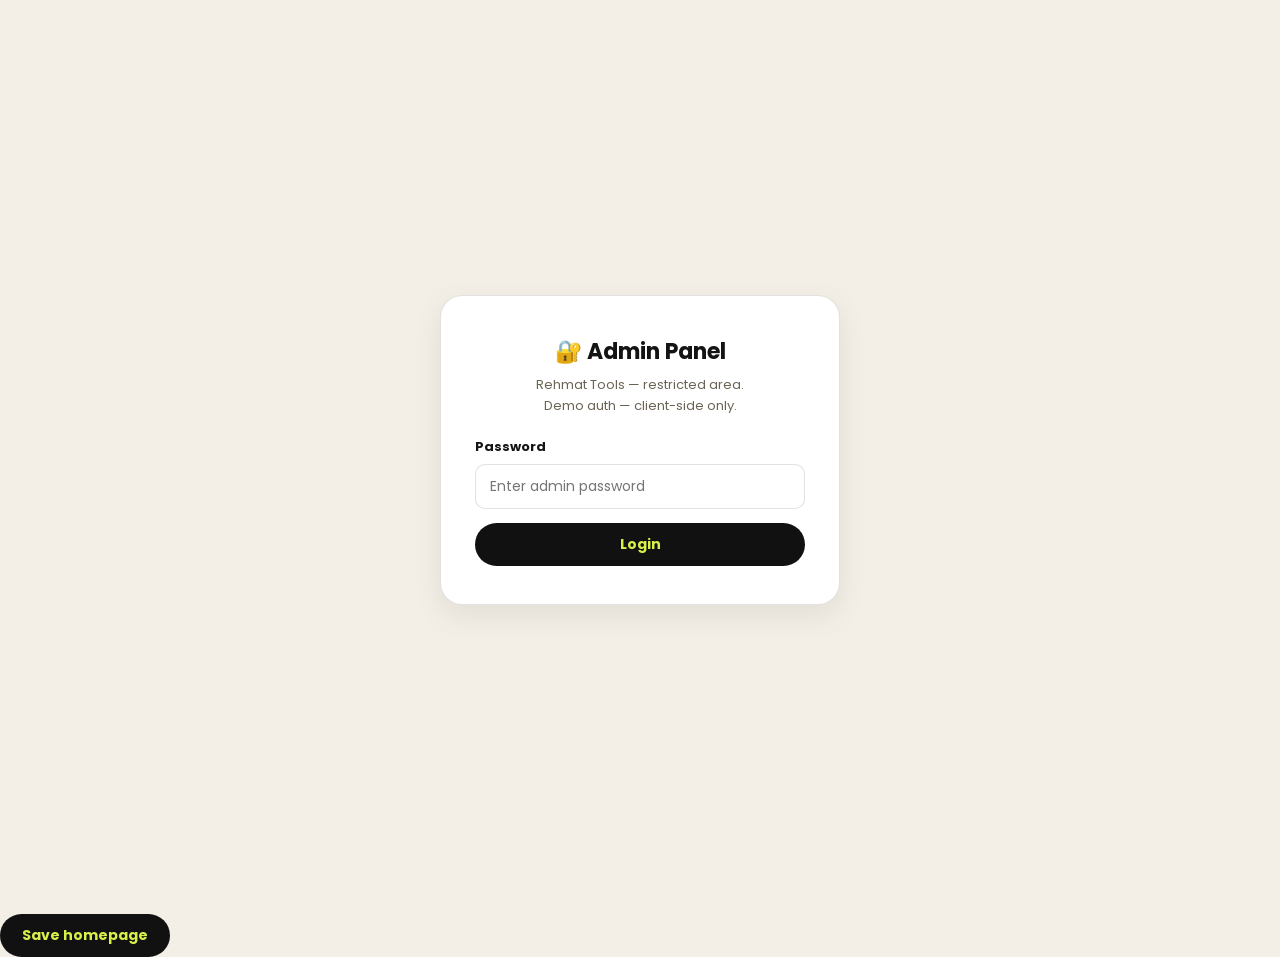
==== commit d7271612: "Security & Cleanup: Remove public admin link, remove default password text, keep clean original site" ====
--- a/admin/index.html
+++ b/admin/index.html
@@ -25,7 +25,6 @@
       </div>
       <button class="btn btn-dark" type="submit" style="width:100%">Login</button>
     </form>
-    <p style="margin-top:14px;font-size:12px">Default password: <b>rehmat123</b> (change it in Settings)</p>
   </div>
 </div>
 
